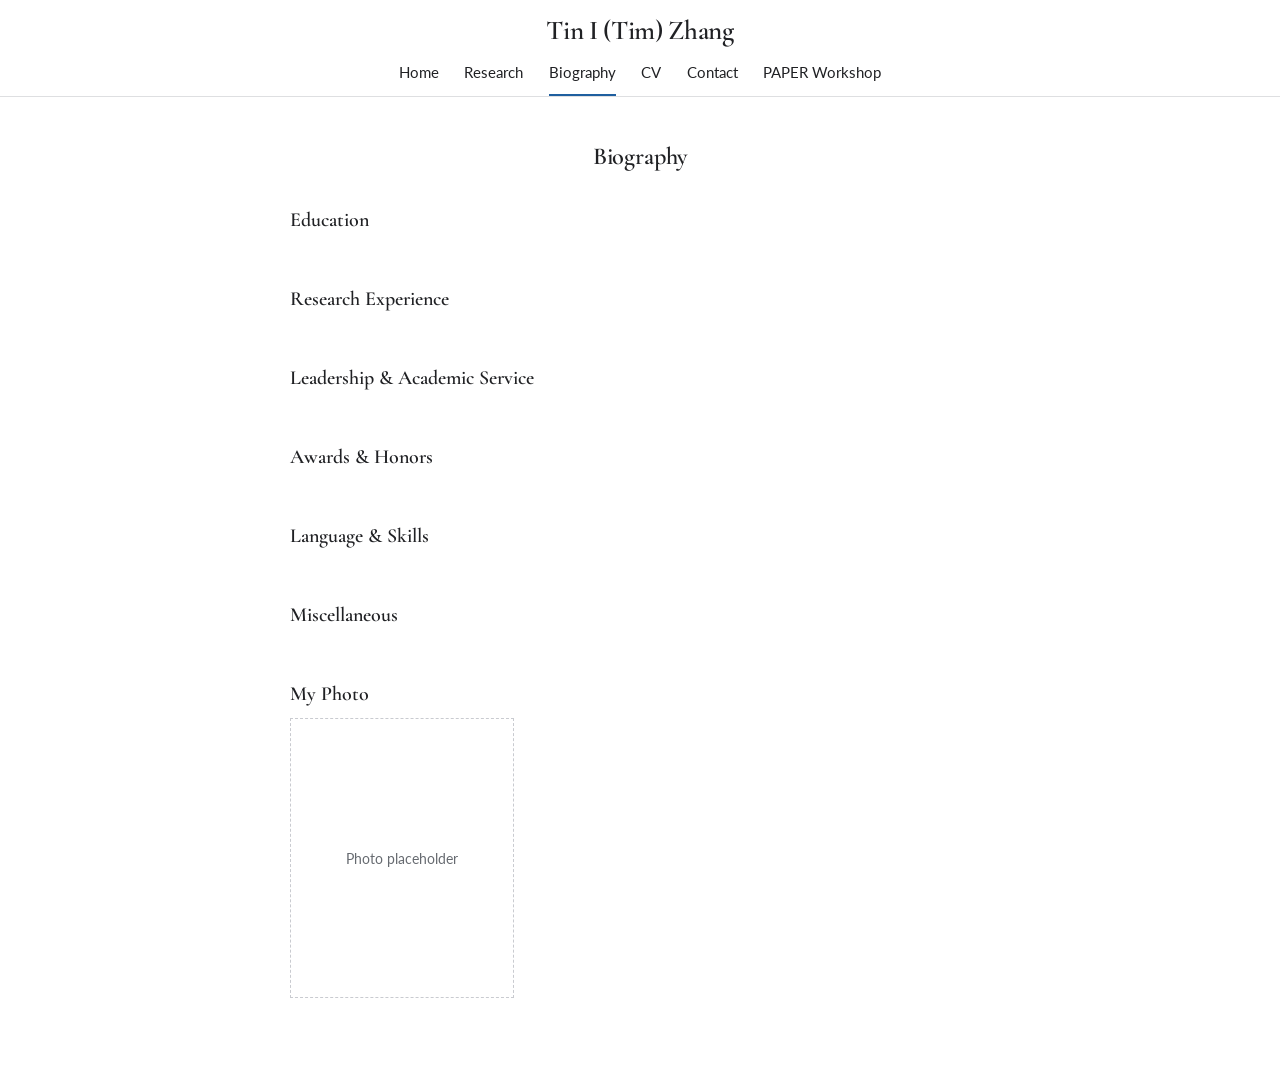
==== biography.html @ 0b04f663 "Add files via upload" ====
<!doctype html>
<html lang="en">
<head>
  <meta charset="utf-8">
  <meta name="viewport" content="width=device-width, initial-scale=1">
  <meta name="description" content="Academic website of Tin I (Tim) Zhang.">
  <meta name="theme-color" content="#ffffff">
  <title>Biography | Tin I (Tim) Zhang</title>
  <link rel="icon" href="./assets/images/favicon.svg" type="image/svg+xml">
  <link rel="preconnect" href="https://fonts.googleapis.com">
  <link rel="preconnect" href="https://fonts.gstatic.com" crossorigin>
  <link href="https://fonts.googleapis.com/css2?family=Cormorant+Garamond:wght@500;600&amp;family=Lato:wght@400;700&amp;display=swap" rel="stylesheet">
  <link rel="stylesheet" href="./assets/css/style.css">
</head>
<body>
  <a class="skip-link" href="#main-content">Skip to content</a>
  <header class="site-header">
  <div class="desktop-header">
    <div class="desktop-title-row">
      <a class="site-name" href="./index.html" aria-label="Return to the homepage">Tin I (Tim) Zhang</a>
    </div>
    <div class="desktop-nav-row">
      <nav class="desktop-nav" aria-label="Primary navigation">
        <ul class="desktop-nav-list">
          <li class="desktop-nav-item"><a class="nav-link" href="./index.html">Home</a></li>
          <li class="desktop-nav-item"><a class="nav-link" href="./research.html">Research</a></li>
          <li class="desktop-nav-item"><a class="nav-link" href="./biography.html" aria-current="page">Biography</a></li>
          <li class="desktop-nav-item"><a class="nav-link" href="./assets/files/Tin-I-Zhang-CV.pdf" target="_blank" rel="noopener noreferrer">CV</a></li>
          <li class="desktop-nav-item">
      <button class="contact-trigger" type="button" aria-expanded="false" aria-controls="desktop-contact-menu" data-contact-trigger>Contact</button>
      <div class="desktop-contact-menu" id="desktop-contact-menu" data-contact-menu hidden>
        <a href="mailto:tim.tzhang@outlook.com">Email</a>
        <a href="https://x.com/timtizhang" target="_blank" rel="noopener noreferrer">X / Twitter</a>
        <a href="https://www.linkedin.com/in/tin-i-zhang-tim" target="_blank" rel="noopener noreferrer">LinkedIn</a>
      </div>
    </li>
          <li class="desktop-nav-item"><a class="nav-link" href="./paper-workshop.html">PAPER Workshop</a></li>
        </ul>
      </nav>
    </div>
  </div>
  <div class="mobile-header">
    <div class="mobile-header-inner">
      <a class="mobile-site-name" href="./index.html" aria-label="Return to the homepage">Tin I (Tim) Zhang</a>
      <div class="mobile-actions">
        <a class="mobile-action-button" href="./assets/files/Tin-I-Zhang-CV.pdf" target="_blank" rel="noopener noreferrer" aria-label="Open curriculum vitae">CV</a>
        <button class="mobile-action-button" type="button" aria-label="Open navigation menu" aria-expanded="false" aria-controls="mobile-menu" data-mobile-menu-trigger>
          <span class="hamburger" aria-hidden="true"><span></span><span></span><span></span></span>
        </button>
      </div>
    </div>
    <nav class="mobile-menu" id="mobile-menu" aria-label="Mobile navigation" data-mobile-menu hidden>
      <ul class="mobile-menu-list">
        <li><a class="mobile-menu-link" href="./index.html">Home</a></li>
        <li><a class="mobile-menu-link" href="./research.html">Research</a></li>
        <li><a class="mobile-menu-link" href="./biography.html" aria-current="page">Biography</a></li>
        <li><a class="mobile-menu-link" href="./contact.html">Contact</a></li>
        <li><a class="mobile-menu-link" href="./paper-workshop.html">PAPER Workshop</a></li>
      </ul>
    </nav>
  </div>
</header>

  
<main id="main-content" class="page-main">
  <h1 class="page-title">Biography</h1>
  <section class="content-section"><h2 class="section-title">Education</h2><div class="section-placeholder" aria-hidden="true"></div></section>
  <section class="content-section"><h2 class="section-title">Research Experience</h2><div class="section-placeholder" aria-hidden="true"></div></section>
  <section class="content-section"><h2 class="section-title">Leadership &amp; Academic Service</h2><div class="section-placeholder" aria-hidden="true"></div></section>
  <section class="content-section"><h2 class="section-title">Awards &amp; Honors</h2><div class="section-placeholder" aria-hidden="true"></div></section>
  <section class="content-section"><h2 class="section-title">Language &amp; Skills</h2><div class="section-placeholder" aria-hidden="true"></div></section>
  <section class="content-section"><h2 class="section-title">Miscellaneous</h2><div class="section-placeholder" aria-hidden="true"></div></section>
  <section class="content-section" aria-labelledby="photo-title">
    <h2 class="section-title" id="photo-title">My Photo</h2>
    <div class="photo-placeholder" role="img" aria-label="Reserved space for a future photograph"><span>Photo placeholder</span></div>
  </section>
</main>
  <script src="./assets/js/main.js" defer></script>
</body>
</html>
---- assets/css/style.css ----
:root {
  --background: #ffffff;
  --text: #202124;
  --muted: #666a70;
  --line: #dedfe1;
  --line-strong: #c9cbd0;
  --accent: #1f5f9f;
  --accent-dark: #174a7c;
  --accent-soft: #f2f6fa;
  --header-bg: rgba(255, 255, 255, 0.9);
  --menu-shadow: 0 7px 20px rgba(24, 35, 48, 0.10);
  --button-shadow: 0 1px 3px rgba(24, 35, 48, 0.08);

  --font-sans: "Lato", -apple-system, BlinkMacSystemFont, "Segoe UI", Arial, sans-serif;
  --font-serif: "Cormorant Garamond", Georgia, "Times New Roman", serif;

  --content-width: 43.75rem; /* 700px */
  --nav-width: 49rem;       /* 784px */
}

* {
  box-sizing: border-box;
}

html {
  min-width: 20rem;
  background: var(--background);
  color: var(--text);
  scroll-behavior: smooth;
  text-rendering: optimizeLegibility;
  -webkit-font-smoothing: antialiased;
  -moz-osx-font-smoothing: grayscale;
}

body {
  min-width: 20rem;
  min-height: 100vh;
  margin: 0;
  background: var(--background);
  color: var(--text);
  font-family: var(--font-sans);
  font-size: 1rem;
  font-weight: 400;
  line-height: 1.55;
}

a {
  color: inherit;
  text-decoration: none;
}

button {
  color: inherit;
  font: inherit;
}

button,
a {
  -webkit-tap-highlight-color: transparent;
}

img {
  display: block;
  max-width: 100%;
}

[hidden] {
  display: none !important;
}

.skip-link {
  position: fixed;
  top: .5rem;
  left: .5rem;
  z-index: 3000;
  padding: .45rem .7rem;
  background: var(--text);
  color: #fff;
  transform: translateY(-170%);
}

.skip-link:focus {
  transform: translateY(0);
}

/* ------------------------------
   Header
------------------------------ */
.site-header {
  position: sticky;
  top: 0;
  z-index: 1000;
  width: 100%;
  overflow: visible;
  background: var(--header-bg);
  border-bottom: 1px solid var(--line);
  -webkit-backdrop-filter: blur(16px) saturate(112%);
  backdrop-filter: blur(16px) saturate(112%);
}

.desktop-header {
  display: block;
  overflow: visible;
}

.desktop-title-row {
  display: flex;
  align-items: center;
  justify-content: center;
  min-height: 3.45rem;
  padding: .68rem 1rem .05rem;
  overflow: visible;
}

.site-name {
  display: inline-block;
  overflow: visible;
  padding: .05rem 0 .24rem;
  color: var(--text);
  font-family: var(--font-serif);
  font-size: 1.7rem;
  font-weight: 600;
  line-height: 1.24;
  letter-spacing: -.012em;
  white-space: nowrap;
}

.site-name:hover,
.site-name:focus-visible,
.mobile-site-name:hover,
.mobile-site-name:focus-visible {
  color: var(--accent-dark);
}

.desktop-nav-row {
  display: flex;
  justify-content: center;
  min-height: 2.55rem;
  padding: 0 1rem;
  overflow: visible;
}

.desktop-nav {
  display: flex;
  width: min(100%, var(--nav-width));
  align-items: stretch;
  justify-content: center;
  overflow: visible;
}

.desktop-nav-list {
  display: flex;
  align-items: stretch;
  justify-content: center;
  gap: clamp(1.05rem, 2vw, 1.75rem);
  margin: 0;
  padding: 0;
  list-style: none;
}

.desktop-nav-item {
  position: relative;
  display: flex;
  align-items: stretch;
  overflow: visible;
}

.nav-link,
.contact-trigger {
  position: relative;
  display: inline-flex;
  min-height: 2.55rem;
  align-items: center;
  justify-content: center;
  padding: .05rem 0 .48rem;
  border: 0;
  background: transparent;
  color: var(--text);
  cursor: pointer;
  font-size: .96rem;
  font-weight: 400;
  line-height: 1.2;
  white-space: nowrap;
}

.nav-link::after,
.contact-trigger::after {
  position: absolute;
  right: 0;
  bottom: 0;
  left: 0;
  height: 2px;
  background: var(--accent);
  content: "";
  transform: scaleX(0);
  transform-origin: center;
  transition: transform 140ms ease;
}

.nav-link:hover,
.nav-link:focus-visible,
.contact-trigger:hover,
.contact-trigger:focus-visible {
  color: var(--accent-dark);
}

.nav-link[aria-current="page"]::after,
.contact-trigger.is-active::after {
  transform: scaleX(1);
}

.desktop-contact-menu {
  position: absolute;
  top: calc(100% + .32rem);
  left: 50%;
  z-index: 1200;
  width: 9.4rem;
  padding: .22rem 0;
  background: #fff;
  border: 1px solid var(--line);
  border-radius: .3rem;
  box-shadow: var(--menu-shadow);
  transform: translateX(-50%);
}

.desktop-contact-menu a {
  display: block;
  padding: .54rem .8rem;
  color: var(--text);
  font-size: .92rem;
  line-height: 1.25;
}

.desktop-contact-menu a:hover,
.desktop-contact-menu a:focus-visible {
  background: var(--accent-soft);
  color: var(--accent-dark);
}

/* ------------------------------
   Mobile header
------------------------------ */
.mobile-header {
  position: relative;
  display: none;
  min-height: 3.7rem;
  padding: .52rem .8rem;
  overflow: visible;
}

.mobile-header-inner {
  display: flex;
  width: 100%;
  align-items: center;
  justify-content: space-between;
  gap: .55rem;
  overflow: visible;
}

.mobile-site-name {
  flex: 1 1 auto;
  min-width: 0;
  overflow: visible;
  padding: .06rem 0 .18rem;
  color: var(--text);
  font-family: var(--font-serif);
  font-size: 1.24rem;
  font-weight: 600;
  line-height: 1.28;
  letter-spacing: -.012em;
  white-space: nowrap;
}

.mobile-actions {
  display: flex;
  flex: 0 0 auto;
  gap: .38rem;
}

.mobile-action-button {
  display: inline-flex;
  width: 2.55rem;
  height: 2.2rem;
  align-items: center;
  justify-content: center;
  padding: 0;
  background: #fff;
  border: 1px solid var(--line-strong);
  border-radius: 999px;
  box-shadow: var(--button-shadow);
  cursor: pointer;
  font-size: .73rem;
  font-weight: 700;
}

.mobile-action-button:hover,
.mobile-action-button:focus-visible,
.mobile-action-button[aria-expanded="true"] {
  border-color: var(--accent);
  color: var(--accent-dark);
}

.hamburger {
  display: grid;
  width: .92rem;
  gap: .18rem;
}

.hamburger span {
  display: block;
  width: 100%;
  height: 1.5px;
  background: currentColor;
  border-radius: 999px;
}

.mobile-menu {
  position: absolute;
  top: calc(100% + .3rem);
  right: .8rem;
  z-index: 1300;
  width: min(12.8rem, calc(100vw - 1.6rem));
  padding: .22rem 0;
  background: #fff;
  border: 1px solid var(--line);
  border-radius: .32rem;
  box-shadow: var(--menu-shadow);
}

.mobile-menu-list {
  margin: 0;
  padding: 0;
  list-style: none;
}

.mobile-menu-link {
  position: relative;
  display: block;
  padding: .59rem .85rem .59rem 1.05rem;
  font-size: .93rem;
  font-weight: 400;
  line-height: 1.25;
}

.mobile-menu-link::before {
  position: absolute;
  top: .42rem;
  bottom: .42rem;
  left: 0;
  width: 2px;
  background: var(--accent);
  content: "";
  opacity: 0;
}

.mobile-menu-link:hover,
.mobile-menu-link:focus-visible {
  background: var(--accent-soft);
  color: var(--accent-dark);
}

.mobile-menu-link[aria-current="page"] {
  color: var(--accent-dark);
}

.mobile-menu-link[aria-current="page"]::before {
  opacity: 1;
}

/* ------------------------------
   Shared content
------------------------------ */
.home-main,
.page-main {
  width: min(calc(100% - 2.5rem), var(--content-width));
  margin: 0 auto;
}

.home-main {
  padding: 3rem 0 5rem;
}

.home-introduction {
  width: 100%;
  margin: 0;
  text-align: left;
}

.home-introduction p {
  margin: 0 0 1rem;
  color: var(--text);
  font-size: 1rem;
  font-weight: 400;
  line-height: 1.58;
}

.home-introduction p:last-child {
  margin-bottom: 0;
}

.page-main {
  min-height: calc(100svh - 6rem);
  padding: 2.7rem 0 4.5rem;
}

.page-title {
  overflow: visible;
  margin: 0 0 2rem;
  padding: .03rem 0 .16rem;
  color: var(--text);
  font-family: var(--font-serif);
  font-size: 1.52rem;
  font-weight: 600;
  line-height: 1.3;
  letter-spacing: -.006em;
  text-align: center;
}

.content-section {
  margin: 1.75rem 0;
}

.content-section:first-of-type {
  margin-top: 0;
}

.content-section:last-child {
  margin-bottom: 0;
}

.section-title {
  margin: 0 0 .5rem;
  color: var(--text);
  font-family: var(--font-serif);
  font-size: 1.25rem;
  font-weight: 600;
  line-height: 1.35;
}

.section-placeholder {
  min-height: 1rem;
}

.content-section p,
.content-section li {
  font-size: 1rem;
  line-height: 1.55;
}

.photo-placeholder {
  display: flex;
  width: min(100%, 14rem);
  aspect-ratio: 4 / 5;
  align-items: center;
  justify-content: center;
  margin-top: .65rem;
  background: #fff;
  border: 1px dashed var(--line-strong);
  color: var(--muted);
  font-size: .86rem;
}

.contact-page {
  width: min(calc(100% - 2.5rem), 34rem);
}

.contact-links {
  display: grid;
  width: min(100%, 15rem);
  gap: .8rem;
  margin: 0 auto;
}

.contact-button {
  display: inline-flex;
  width: 100%;
  min-height: 2.65rem;
  align-items: center;
  justify-content: center;
  padding: .45rem .85rem;
  background: #fff;
  border: 1px solid var(--line-strong);
  border-radius: 999px;
  box-shadow: var(--button-shadow);
  color: var(--text);
  font-size: .94rem;
  font-weight: 400;
  text-align: center;
  transition: border-color 130ms ease, color 130ms ease, transform 130ms ease;
}

.contact-button:hover,
.contact-button:focus-visible {
  border-color: var(--accent);
  color: var(--accent-dark);
  transform: translateY(-1px);
}

.empty-page-space {
  min-height: 18vh;
}

.error-page {
  text-align: center;
}

.error-page p {
  margin: -.7rem 0 1.5rem;
  color: var(--muted);
}

.text-link {
  color: var(--accent-dark);
  text-decoration: underline;
  text-decoration-color: rgba(31, 95, 159, .42);
  text-underline-offset: .16em;
}

:focus-visible {
  outline: 2px solid rgba(31, 95, 159, .36);
  outline-offset: 3px;
}

@media (max-width: 760px) {
  .desktop-header {
    display: none;
  }

  .mobile-header {
    display: flex;
  }

  .home-main,
  .page-main {
    width: min(calc(100% - 2rem), var(--content-width));
  }

  .home-main {
    padding: 2.55rem 0 4rem;
  }

  .home-introduction p {
    margin-bottom: .95rem;
    font-size: .98rem;
    line-height: 1.58;
  }

  .page-main {
    min-height: calc(100svh - 3.7rem);
    padding: 2.35rem 0 4rem;
  }

  .page-title {
    margin-bottom: 1.65rem;
    font-size: 1.45rem;
  }

  .content-section {
    margin: 1.55rem 0;
  }

  .section-title {
    font-size: 1.2rem;
  }

  .contact-page {
    width: min(calc(100% - 2rem), 34rem);
  }
}

@media (max-width: 370px) {
  .mobile-header {
    padding-right: .62rem;
    padding-left: .62rem;
  }

  .mobile-header-inner {
    gap: .35rem;
  }

  .mobile-actions {
    gap: .3rem;
  }

  .mobile-action-button {
    width: 2.35rem;
    height: 2.08rem;
    font-size: .69rem;
  }

  .mobile-site-name {
    font-size: 1.13rem;
    letter-spacing: -.015em;
  }

  .mobile-menu {
    right: .62rem;
  }
}

@media (prefers-reduced-motion: reduce) {
  *,
  *::before,
  *::after {
    scroll-behavior: auto !important;
    transition-duration: .01ms !important;
  }
}
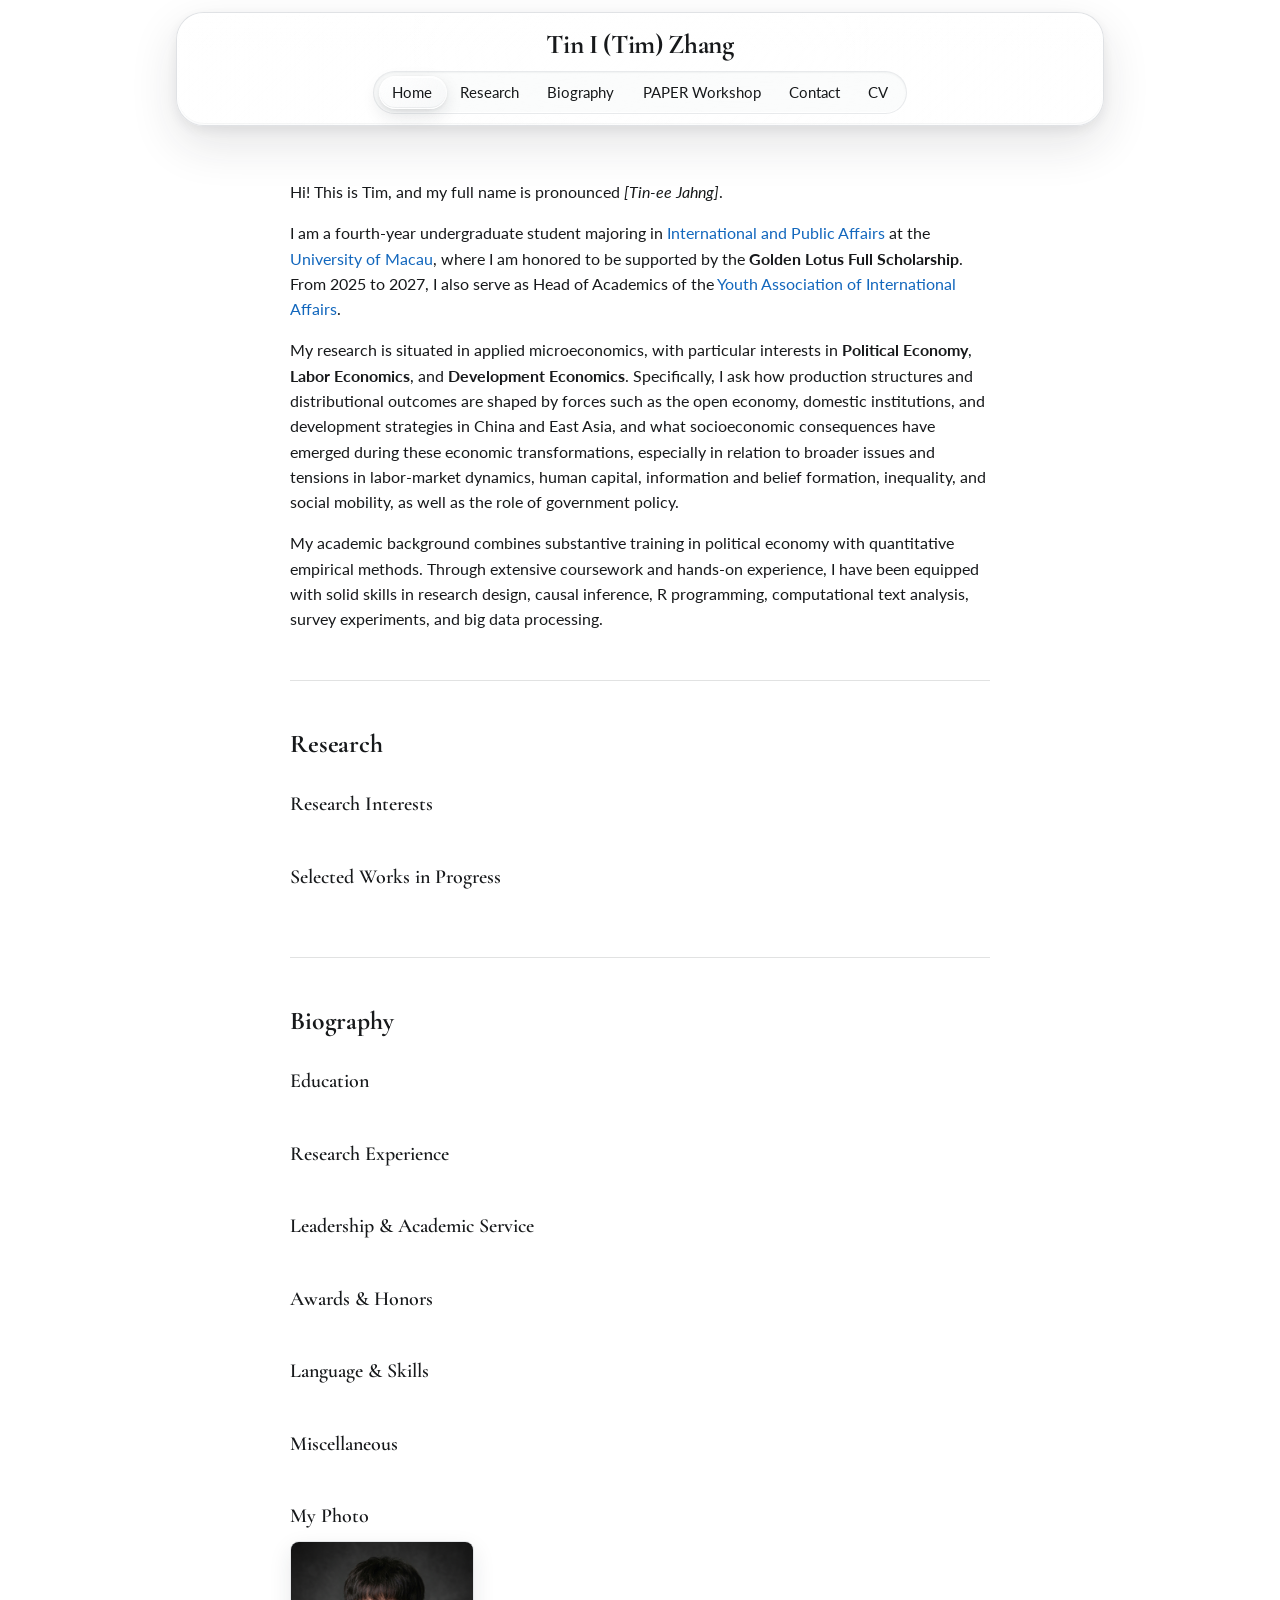
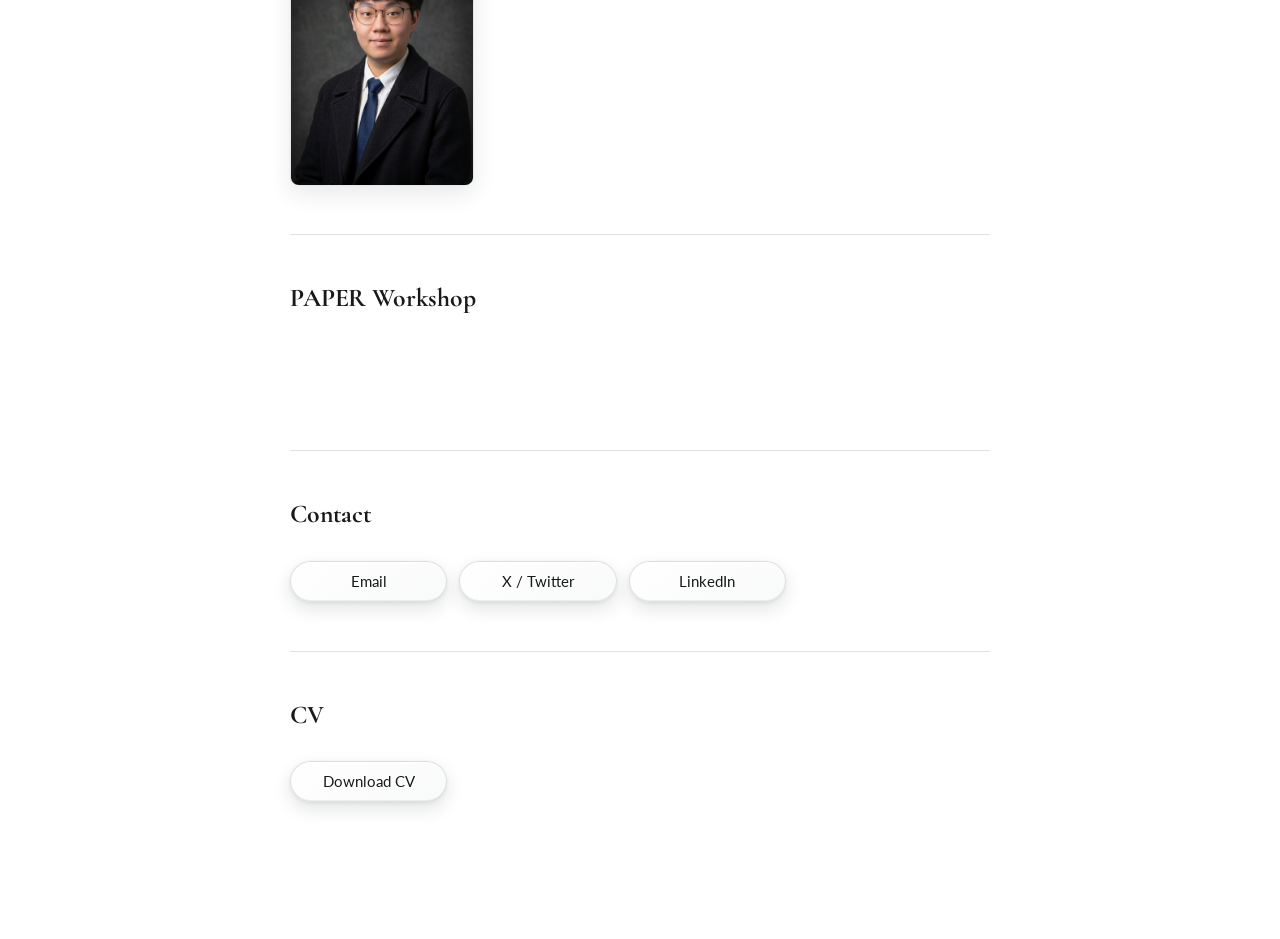
==== commit 4833c9f4: "New website." ====
--- a/biography.html
+++ b/biography.html
@@ -3,78 +3,12 @@
 <head>
   <meta charset="utf-8">
   <meta name="viewport" content="width=device-width, initial-scale=1">
-  <meta name="description" content="Academic website of Tin I (Tim) Zhang.">
-  <meta name="theme-color" content="#ffffff">
+  <meta http-equiv="refresh" content="0; url=./index.html#biography">
+  <link rel="canonical" href="./index.html#biography">
   <title>Biography | Tin I (Tim) Zhang</title>
-  <link rel="icon" href="./assets/images/favicon.svg" type="image/svg+xml">
-  <link rel="preconnect" href="https://fonts.googleapis.com">
-  <link rel="preconnect" href="https://fonts.gstatic.com" crossorigin>
-  <link href="https://fonts.googleapis.com/css2?family=Cormorant+Garamond:wght@500;600&amp;family=Lato:wght@400;700&amp;display=swap" rel="stylesheet">
-  <link rel="stylesheet" href="./assets/css/style.css">
+  <script>location.replace("./index.html#biography");</script>
 </head>
 <body>
-  <a class="skip-link" href="#main-content">Skip to content</a>
-  <header class="site-header">
-  <div class="desktop-header">
-    <div class="desktop-title-row">
-      <a class="site-name" href="./index.html" aria-label="Return to the homepage">Tin I (Tim) Zhang</a>
-    </div>
-    <div class="desktop-nav-row">
-      <nav class="desktop-nav" aria-label="Primary navigation">
-        <ul class="desktop-nav-list">
-          <li class="desktop-nav-item"><a class="nav-link" href="./index.html">Home</a></li>
-          <li class="desktop-nav-item"><a class="nav-link" href="./research.html">Research</a></li>
-          <li class="desktop-nav-item"><a class="nav-link" href="./biography.html" aria-current="page">Biography</a></li>
-          <li class="desktop-nav-item"><a class="nav-link" href="./assets/files/Tin-I-Zhang-CV.pdf" target="_blank" rel="noopener noreferrer">CV</a></li>
-          <li class="desktop-nav-item">
-      <button class="contact-trigger" type="button" aria-expanded="false" aria-controls="desktop-contact-menu" data-contact-trigger>Contact</button>
-      <div class="desktop-contact-menu" id="desktop-contact-menu" data-contact-menu hidden>
-        <a href="mailto:tim.tzhang@outlook.com">Email</a>
-        <a href="https://x.com/timtizhang" target="_blank" rel="noopener noreferrer">X / Twitter</a>
-        <a href="https://www.linkedin.com/in/tin-i-zhang-tim" target="_blank" rel="noopener noreferrer">LinkedIn</a>
-      </div>
-    </li>
-          <li class="desktop-nav-item"><a class="nav-link" href="./paper-workshop.html">PAPER Workshop</a></li>
-        </ul>
-      </nav>
-    </div>
-  </div>
-  <div class="mobile-header">
-    <div class="mobile-header-inner">
-      <a class="mobile-site-name" href="./index.html" aria-label="Return to the homepage">Tin I (Tim) Zhang</a>
-      <div class="mobile-actions">
-        <a class="mobile-action-button" href="./assets/files/Tin-I-Zhang-CV.pdf" target="_blank" rel="noopener noreferrer" aria-label="Open curriculum vitae">CV</a>
-        <button class="mobile-action-button" type="button" aria-label="Open navigation menu" aria-expanded="false" aria-controls="mobile-menu" data-mobile-menu-trigger>
-          <span class="hamburger" aria-hidden="true"><span></span><span></span><span></span></span>
-        </button>
-      </div>
-    </div>
-    <nav class="mobile-menu" id="mobile-menu" aria-label="Mobile navigation" data-mobile-menu hidden>
-      <ul class="mobile-menu-list">
-        <li><a class="mobile-menu-link" href="./index.html">Home</a></li>
-        <li><a class="mobile-menu-link" href="./research.html">Research</a></li>
-        <li><a class="mobile-menu-link" href="./biography.html" aria-current="page">Biography</a></li>
-        <li><a class="mobile-menu-link" href="./contact.html">Contact</a></li>
-        <li><a class="mobile-menu-link" href="./paper-workshop.html">PAPER Workshop</a></li>
-      </ul>
-    </nav>
-  </div>
-</header>
-
-  
-<main id="main-content" class="page-main">
-  <h1 class="page-title">Biography</h1>
-  <section class="content-section"><h2 class="section-title">Education</h2><div class="section-placeholder" aria-hidden="true"></div></section>
-  <section class="content-section"><h2 class="section-title">Research Experience</h2><div class="section-placeholder" aria-hidden="true"></div></section>
-  <section class="content-section"><h2 class="section-title">Leadership &amp; Academic Service</h2><div class="section-placeholder" aria-hidden="true"></div></section>
-  <section class="content-section"><h2 class="section-title">Awards &amp; Honors</h2><div class="section-placeholder" aria-hidden="true"></div></section>
-  <section class="content-section"><h2 class="section-title">Language &amp; Skills</h2><div class="section-placeholder" aria-hidden="true"></div></section>
-  <section class="content-section"><h2 class="section-title">Miscellaneous</h2><div class="section-placeholder" aria-hidden="true"></div></section>
-  <section class="content-section" aria-labelledby="photo-title">
-    <h2 class="section-title" id="photo-title">My Photo</h2>
-    <div class="photo-placeholder" role="img" aria-label="Reserved space for a future photograph"><span>Photo placeholder</span></div>
-  </section>
-</main>
-  <script src="./assets/js/main.js" defer></script>
+  <p><a href="./index.html#biography">Continue to Biography</a></p>
 </body>
 </html>
